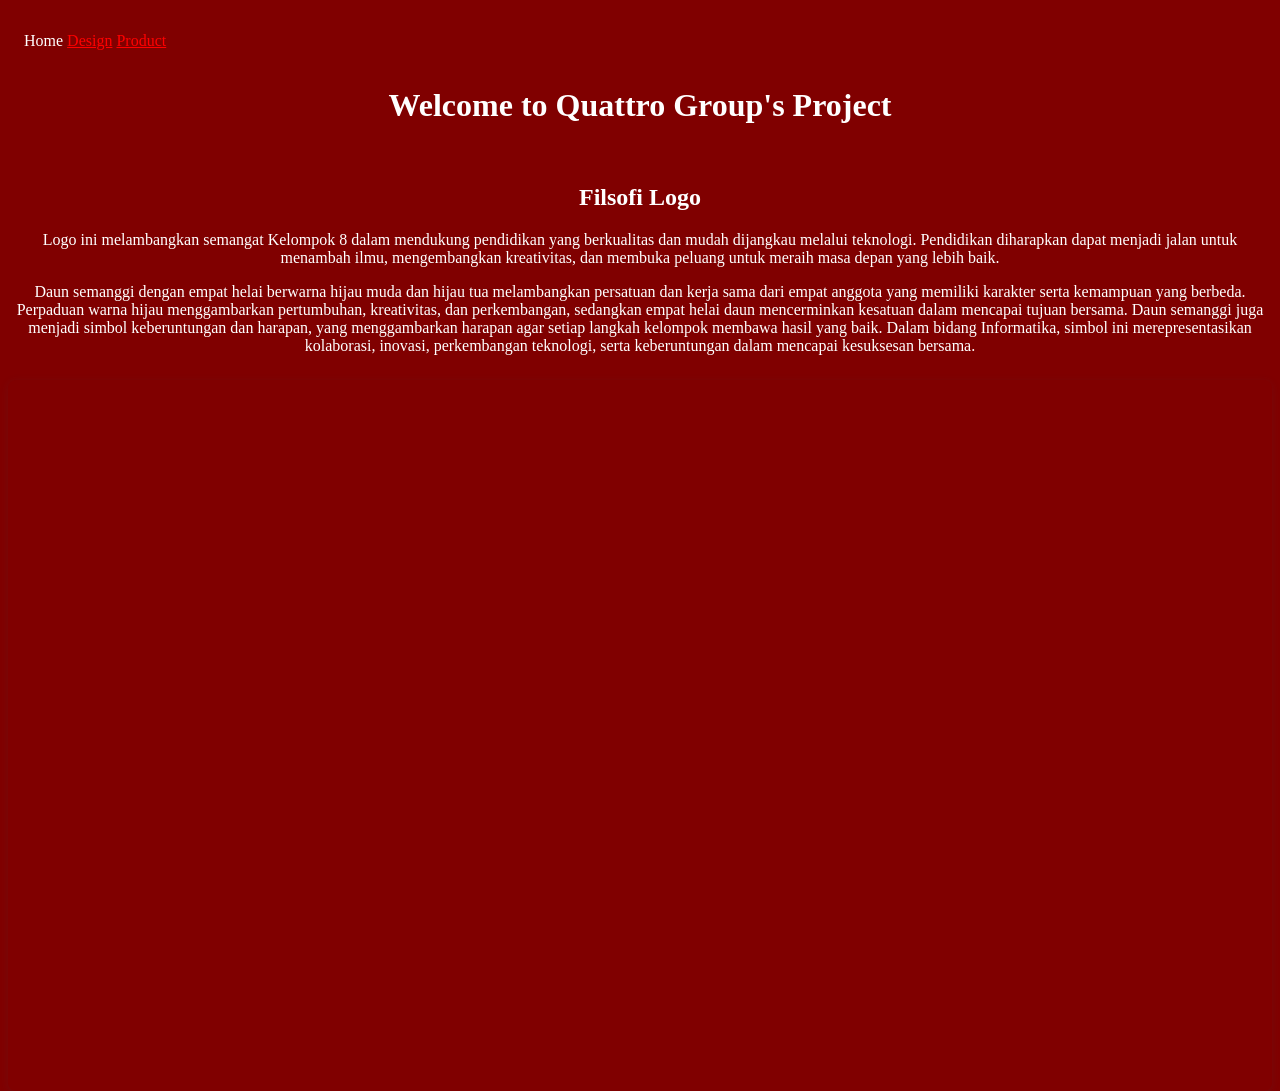
==== index.html @ 6768bee8 "index.html" ====
<!DOCTYPE html>
<html lang="en">

<head>
  <meta charset="UTF-8">
  <link rel="stylesheet" href="style.css">
  <meta name="viewport" content="width=device-width,
initial-scale=1.0">
  <title>Quattro</title>
</head>

<body>
  <header>
    <ul>
      <li>Home</li>
      <li><a href="design.html">Design</a></li>
      <li><a href="product.html">Product</a></li>
    </ul>
  </header>
  <div class="content">
    <h1>
      Welcome to Quattro Group's Project
    </h1>
    <img src="quattro.jpeg" alt="" width="300vw">
    <h2>Filsofi Logo</h2>
    <p>Logo ini melambangkan semangat Kelompok 8 dalam mendukung pendidikan yang berkualitas dan mudah dijangkau melalui
      teknologi. Pendidikan diharapkan dapat menjadi jalan untuk menambah ilmu, mengembangkan kreativitas, dan membuka
      peluang untuk meraih masa depan yang lebih baik.</p>
    <p>Daun semanggi dengan empat helai berwarna hijau
      muda dan hijau tua melambangkan persatuan dan
      kerja sama dari empat anggota yang memiliki
      karakter serta kemampuan yang berbeda.


      Perpaduan warna hijau menggambarkan
      pertumbuhan, kreativitas, dan perkembangan,
      sedangkan empat helai daun mencerminkan
      kesatuan dalam mencapai tujuan bersama.


      Daun semanggi juga menjadi simbol keberuntungan
      dan harapan, yang menggambarkan harapan agar
      setiap langkah kelompok membawa hasil yang
      baik. Dalam bidang Informatika, simbol ini
      merepresentasikan kolaborasi, inovasi,
      perkembangan teknologi, serta keberuntungan
      dalam mencapai kesuksesan bersama.</p>
  </div>

  <div style="position: relative; width: 100%; height: 0; padding-top: 56.2500%;
 padding-bottom: 0; box-shadow: 0 2px 8px 0 rgba(63,69,81,0.16); margin-top: 1.6em; margin-bottom: 0.9em; overflow: hidden;
 border-radius: 8px; will-change: transform;">
    <iframe loading="lazy"
      style="position: absolute; width: 100%; height: 100%; top: 0; left: 0; border: none; padding: 0;margin: 0;"
      src="https://www.canva.com/design/DAHXHiQUqAY/wrP-ZB67yoxqQMD6XIxXsA/view?embed" allowfullscreen="allowfullscreen"
      allow="fullscreen">
    </iframe>
  </div>
  <!-- <a href="https:&#x2F;&#x2F;www.canva.com&#x2F;design&#x2F;DAHXH75qTm4&#x2F;Edc4-gJRf9kRTqm32RtlWA&#x2F;view?utm_content=DAHXH75qTm4&amp;utm_campaign=designshare&amp;utm_medium=embeds&amp;utm_source=link" -->
  <!-- target="_blank" rel="noopener">Kelompok 8 X-H</a> by Hayfakf -->
  <script src="./script.js"></script>
</body>

</html>
---- style.css ----
html {
  height: 100%;
}

* {
  color: white;
}

header {
  ul {
    list-style-type: none;
    padding: 16px;
  }
  
  li {
    display: inline;
    padding-left: 4px solid gray;
    padding-right: 4px solid gray;
  }
}

body {
  background-color:maroon;
}

h1 {
  text-align: center;
  font-weight: bold;
}

p {
  text-align:center;
  size: 20px;
}

.content {
  text-align: center;
}

a {
  color: red;
}
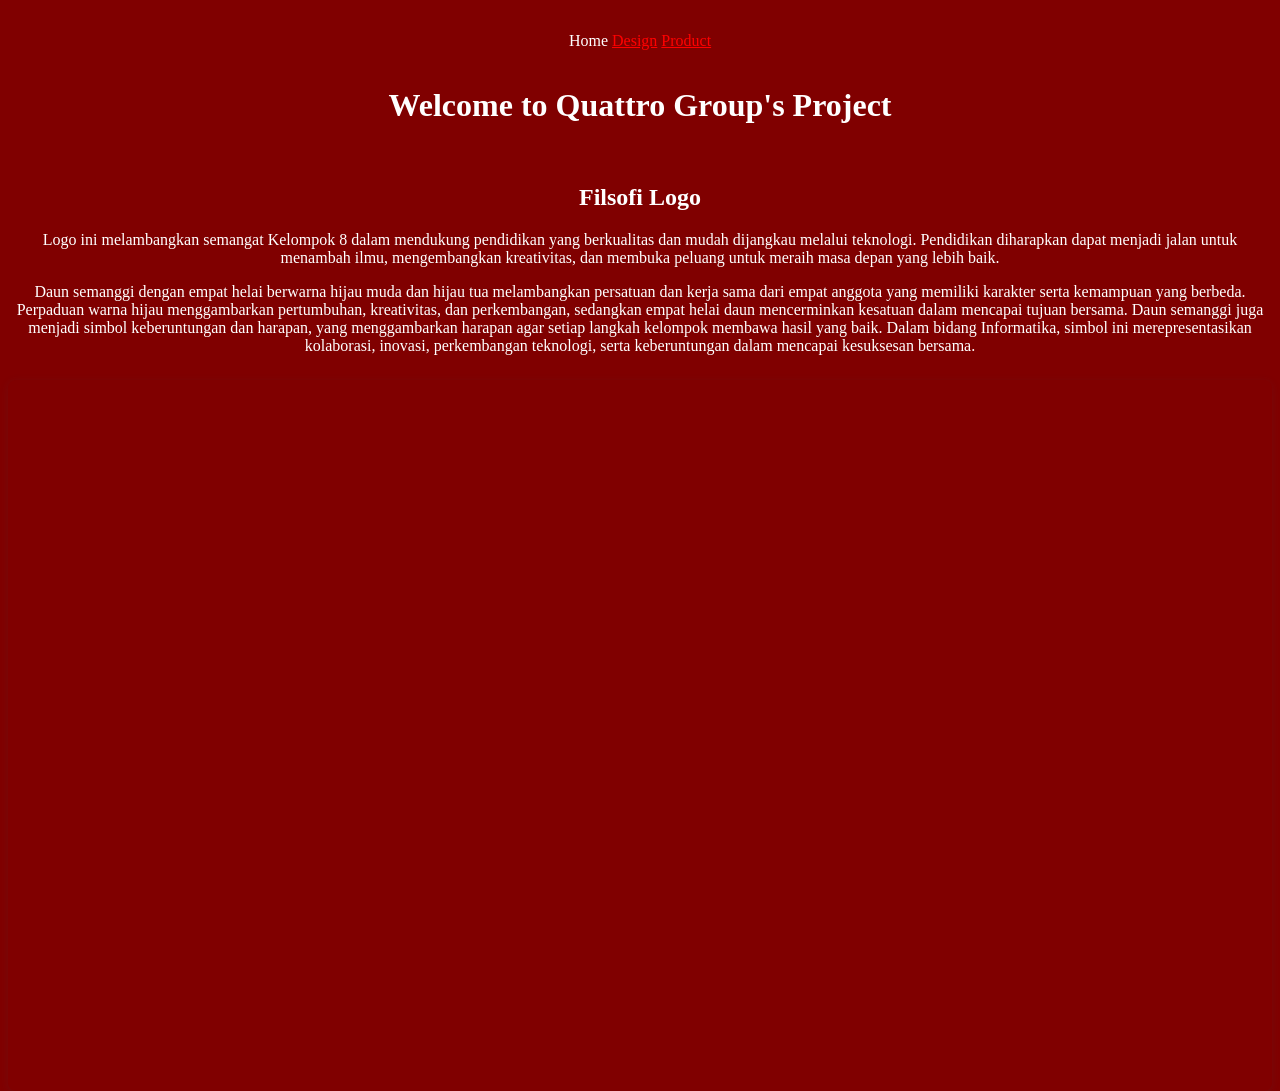
==== commit 0229a62a: "index.html" ====
--- a/index.html
+++ b/index.html
@@ -11,11 +11,13 @@
 
 <body>
   <header>
+    <nav>
     <ul>
       <li>Home</li>
       <li><a href="design.html">Design</a></li>
       <li><a href="product.html">Product</a></li>
     </ul>
+    </nav>
   </header>
   <div class="content">
     <h1>
--- a/style.css
+++ b/style.css
@@ -10,12 +10,14 @@
   ul {
     list-style-type: none;
     padding: 16px;
+    text-align: center;
   }
   
   li {
     display: inline;
     padding-left: 4px solid gray;
     padding-right: 4px solid gray;
+    text-align: center;
   }
 }
 
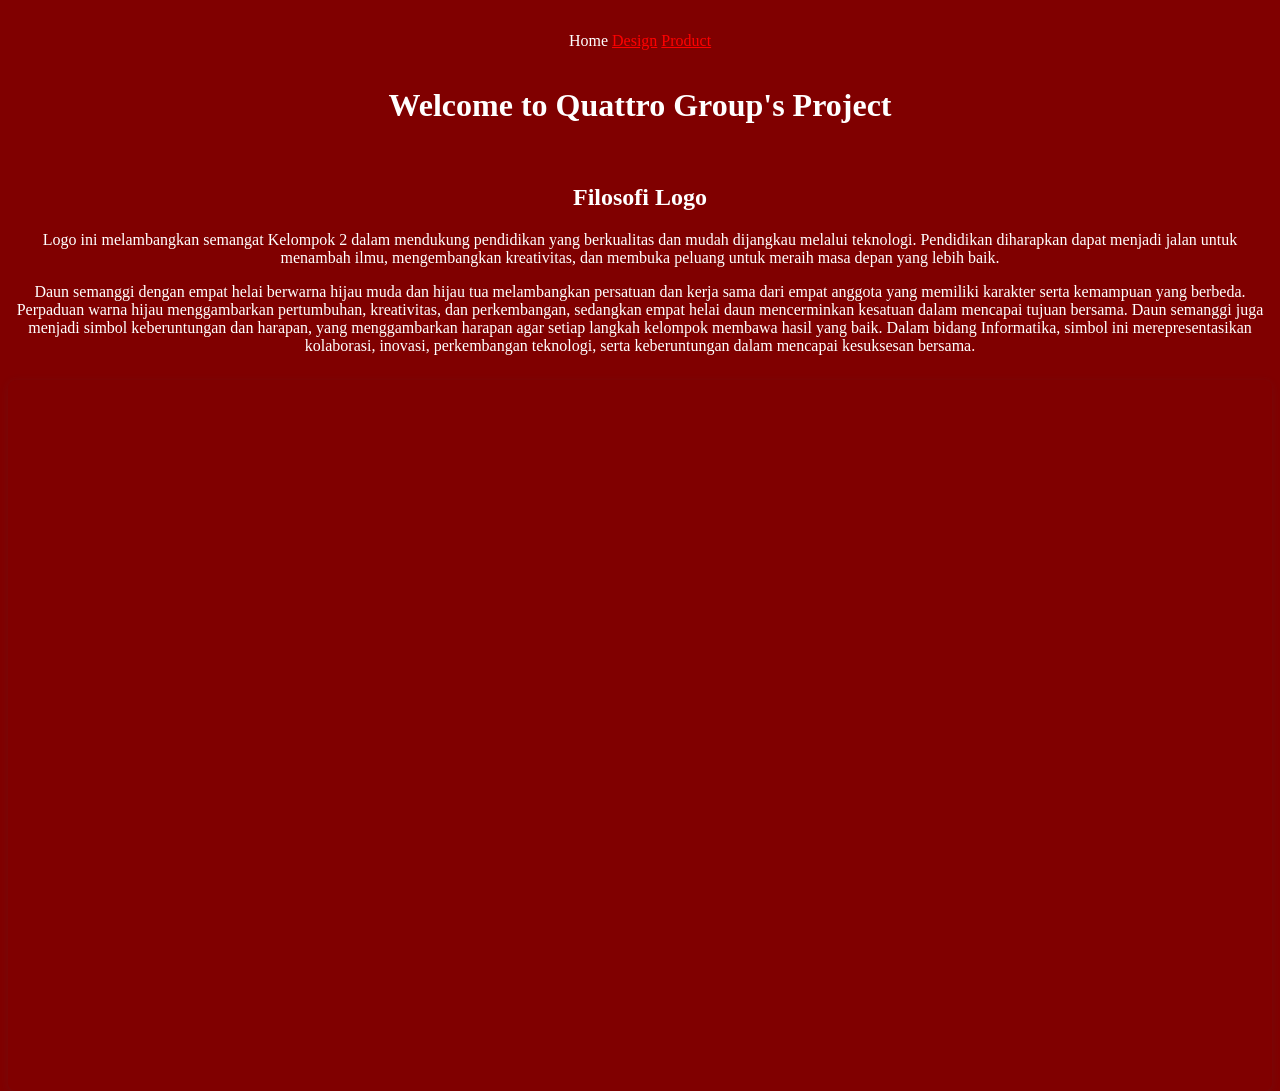
==== commit e94447cf: "index.html" ====
--- a/index.html
+++ b/index.html
@@ -24,8 +24,8 @@
       Welcome to Quattro Group's Project
     </h1>
     <img src="quattro.jpeg" alt="" width="300vw">
-    <h2>Filsofi Logo</h2>
-    <p>Logo ini melambangkan semangat Kelompok 8 dalam mendukung pendidikan yang berkualitas dan mudah dijangkau melalui
+    <h2>Filosofi Logo</h2>
+    <p>Logo ini melambangkan semangat Kelompok 2 dalam mendukung pendidikan yang berkualitas dan mudah dijangkau melalui
       teknologi. Pendidikan diharapkan dapat menjadi jalan untuk menambah ilmu, mengembangkan kreativitas, dan membuka
       peluang untuk meraih masa depan yang lebih baik.</p>
     <p>Daun semanggi dengan empat helai berwarna hijau
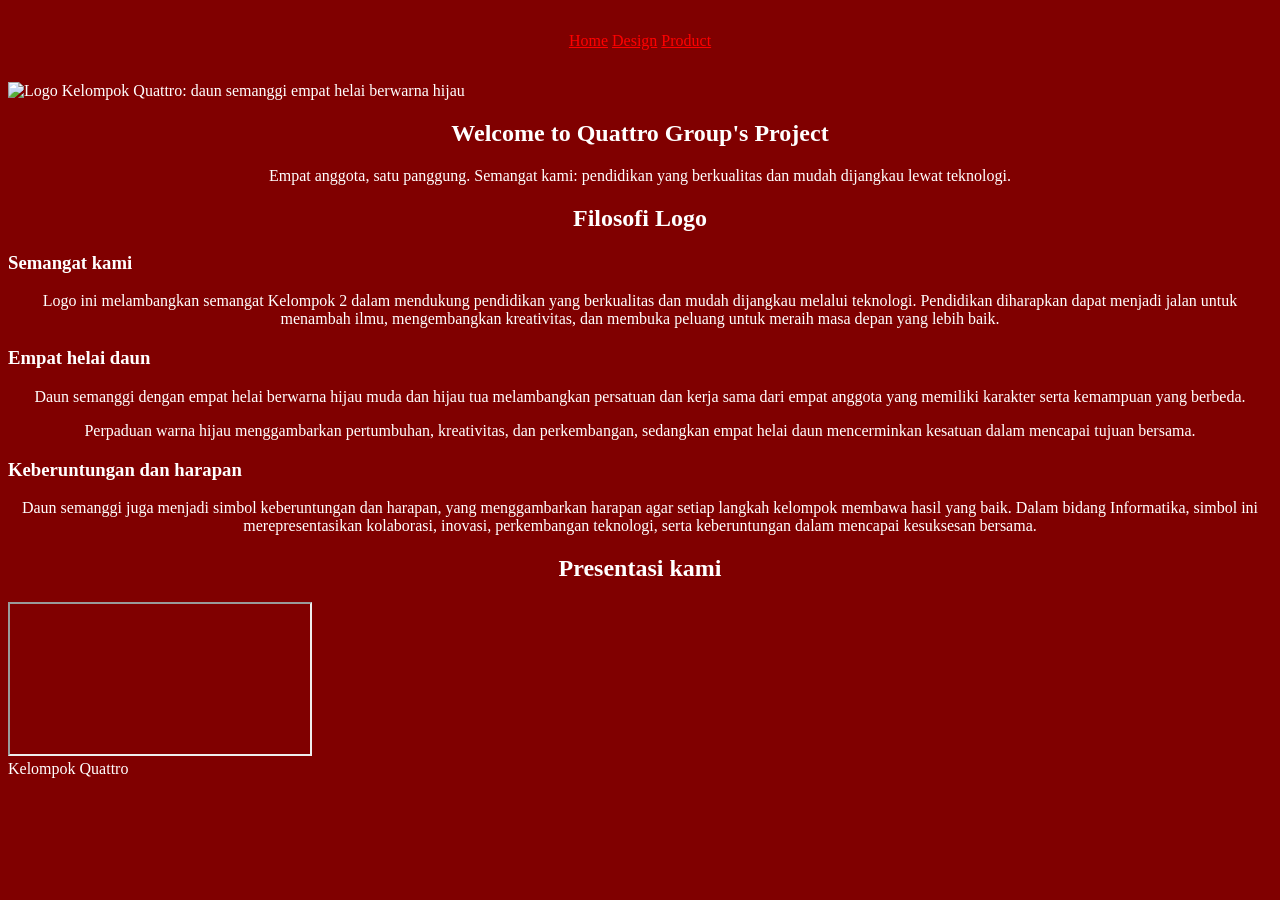
==== commit a8eb5cfd: "index.html" ====
--- a/index.html
+++ b/index.html
@@ -1,66 +1,80 @@
 <!DOCTYPE html>
-<html lang="en">
+<html lang="id">
 
 <head>
   <meta charset="UTF-8">
+  <meta name="viewport" content="width=device-width, initial-scale=1.0">
+  <title>Kelompok Quattro</title>
+  <link rel="icon" href="quattro.jpeg" type="image/jpeg">
+  <link rel="preconnect" href="https://fonts.googleapis.com">
+  <link rel="preconnect" href="https://fonts.gstatic.com" crossorigin>
   <link rel="stylesheet" href="style.css">
-  <meta name="viewport" content="width=device-width,
-initial-scale=1.0">
-  <title>Quattro</title>
 </head>
 
 <body>
-  <header>
-    <nav>
-    <ul>
-      <li>Home</li>
-      <li><a href="design.html">Design</a></li>
-      <li><a href="product.html">Product</a></li>
-    </ul>
+  <div class="curtains" aria-hidden="true">
+    <div class="curtain curtain-left"></div>
+    <div class="curtain curtain-right"></div>
+  </div>
+
+  <header class="site-header">
+    <nav class="glass-nav" aria-label="Navigasi utama">
+      <ul>
+        <li><a href="index.html" aria-current="page">Home</a></li>
+        <li><a href="design.html">Design</a></li>
+        <li><a href="product.html">Product</a></li>
+      </ul>
     </nav>
   </header>
-  <div class="content">
-    <h1>
-      Welcome to Quattro Group's Project
-    </h1>
-    <img src="quattro.jpeg" alt="" width="300vw">
-    <h2>Filosofi Logo</h2>
-    <p>Logo ini melambangkan semangat Kelompok 2 dalam mendukung pendidikan yang berkualitas dan mudah dijangkau melalui
-      teknologi. Pendidikan diharapkan dapat menjadi jalan untuk menambah ilmu, mengembangkan kreativitas, dan membuka
-      peluang untuk meraih masa depan yang lebih baik.</p>
-    <p>Daun semanggi dengan empat helai berwarna hijau
-      muda dan hijau tua melambangkan persatuan dan
-      kerja sama dari empat anggota yang memiliki
-      karakter serta kemampuan yang berbeda.
 
+  <main>
+    <section class="stage">
+      <div class="stage-inner">
+        <div class="logo-frame">
+          <img src="quattro.jpeg" alt="Logo Kelompok Quattro: daun semanggi empat helai berwarna hijau">
+        </div>
+        <h1>Welcome to Quattro Group's Project</h1>
+        <p class="lead">Empat anggota, satu panggung. Semangat kami: pendidikan yang berkualitas dan mudah dijangkau lewat teknologi.</p>
+      </div>
+    </section>
 
-      Perpaduan warna hijau menggambarkan
-      pertumbuhan, kreativitas, dan perkembangan,
-      sedangkan empat helai daun mencerminkan
-      kesatuan dalam mencapai tujuan bersama.
+    <section class="section">
+      <div class="section-head">
+        <h2>Filosofi Logo</h2>
+      </div>
+      <div class="grid">
+        <article class="glass-card">
+          <h3>Semangat kami</h3>
+          <p>Logo ini melambangkan semangat Kelompok 2 dalam mendukung pendidikan yang berkualitas dan mudah dijangkau melalui teknologi. Pendidikan diharapkan dapat menjadi jalan untuk menambah ilmu, mengembangkan kreativitas, dan membuka peluang untuk meraih masa depan yang lebih baik.</p>
+        </article>
+        <article class="glass-card">
+          <h3>Empat helai daun</h3>
+          <p>Daun semanggi dengan empat helai berwarna hijau muda dan hijau tua melambangkan persatuan dan kerja sama dari empat anggota yang memiliki karakter serta kemampuan yang berbeda.</p>
+          <p>Perpaduan warna hijau menggambarkan pertumbuhan, kreativitas, dan perkembangan, sedangkan empat helai daun mencerminkan kesatuan dalam mencapai tujuan bersama.</p>
+        </article>
+        <article class="glass-card">
+          <h3>Keberuntungan dan harapan</h3>
+          <p>Daun semanggi juga menjadi simbol keberuntungan dan harapan, yang menggambarkan harapan agar setiap langkah kelompok membawa hasil yang baik. Dalam bidang Informatika, simbol ini merepresentasikan kolaborasi, inovasi, perkembangan teknologi, serta keberuntungan dalam mencapai kesuksesan bersama.</p>
+        </article>
+      </div>
+    </section>
 
+    <section class="section">
+      <div class="section-head">
+        <h2>Presentasi kami</h2>
+      </div>
+      <div class="embed">
+        <iframe loading="lazy" title="Presentasi Kelompok Quattro di Canva"
+          src="https://www.canva.com/design/DAHXHiQUqAY/wrP-ZB67yoxqQMD6XIxXsA/view?embed"
+          allowfullscreen="allowfullscreen" allow="fullscreen">
+        </iframe>
+      </div>
+    </section>
+  </main>
 
-      Daun semanggi juga menjadi simbol keberuntungan
-      dan harapan, yang menggambarkan harapan agar
-      setiap langkah kelompok membawa hasil yang
-      baik. Dalam bidang Informatika, simbol ini
-      merepresentasikan kolaborasi, inovasi,
-      perkembangan teknologi, serta keberuntungan
-      dalam mencapai kesuksesan bersama.</p>
-  </div>
+  <footer class="site-footer">Kelompok Quattro</footer>
 
-  <div style="position: relative; width: 100%; height: 0; padding-top: 56.2500%;
- padding-bottom: 0; box-shadow: 0 2px 8px 0 rgba(63,69,81,0.16); margin-top: 1.6em; margin-bottom: 0.9em; overflow: hidden;
- border-radius: 8px; will-change: transform;">
-    <iframe loading="lazy"
-      style="position: absolute; width: 100%; height: 100%; top: 0; left: 0; border: none; padding: 0;margin: 0;"
-      src="https://www.canva.com/design/DAHXHiQUqAY/wrP-ZB67yoxqQMD6XIxXsA/view?embed" allowfullscreen="allowfullscreen"
-      allow="fullscreen">
-    </iframe>
-  </div>
-  <!-- <a href="https:&#x2F;&#x2F;www.canva.com&#x2F;design&#x2F;DAHXH75qTm4&#x2F;Edc4-gJRf9kRTqm32RtlWA&#x2F;view?utm_content=DAHXH75qTm4&amp;utm_campaign=designshare&amp;utm_medium=embeds&amp;utm_source=link" -->
-  <!-- target="_blank" rel="noopener">Kelompok 8 X-H</a> by Hayfakf -->
-  <script src="./script.js"></script>
+  <script src="script.js"></script>
 </body>
 
 </html>
--- a/style.css
+++ b/style.css
@@ -30,6 +30,11 @@
   font-weight: bold;
 }
 
+h2 {
+  text-align: center;
+  font-weight: bold;
+}
+
 p {
   text-align:center;
   size: 20px;
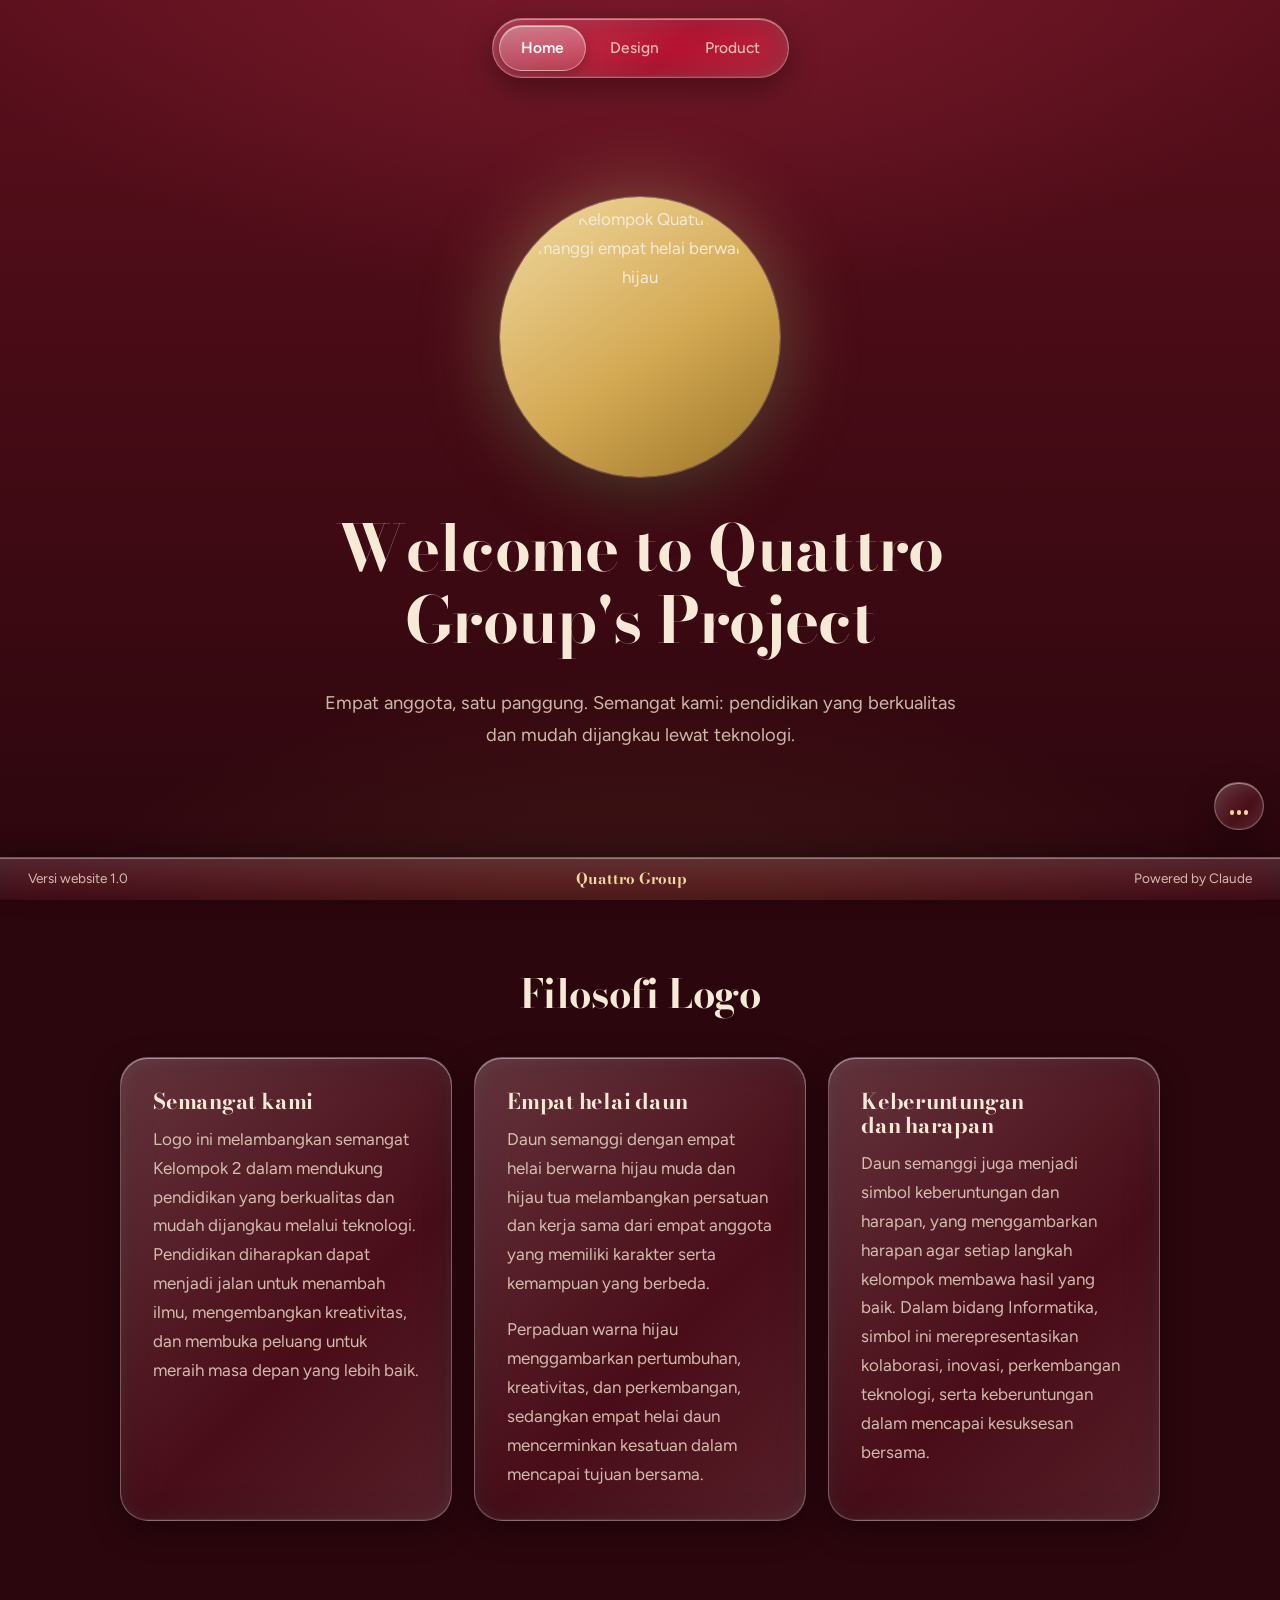
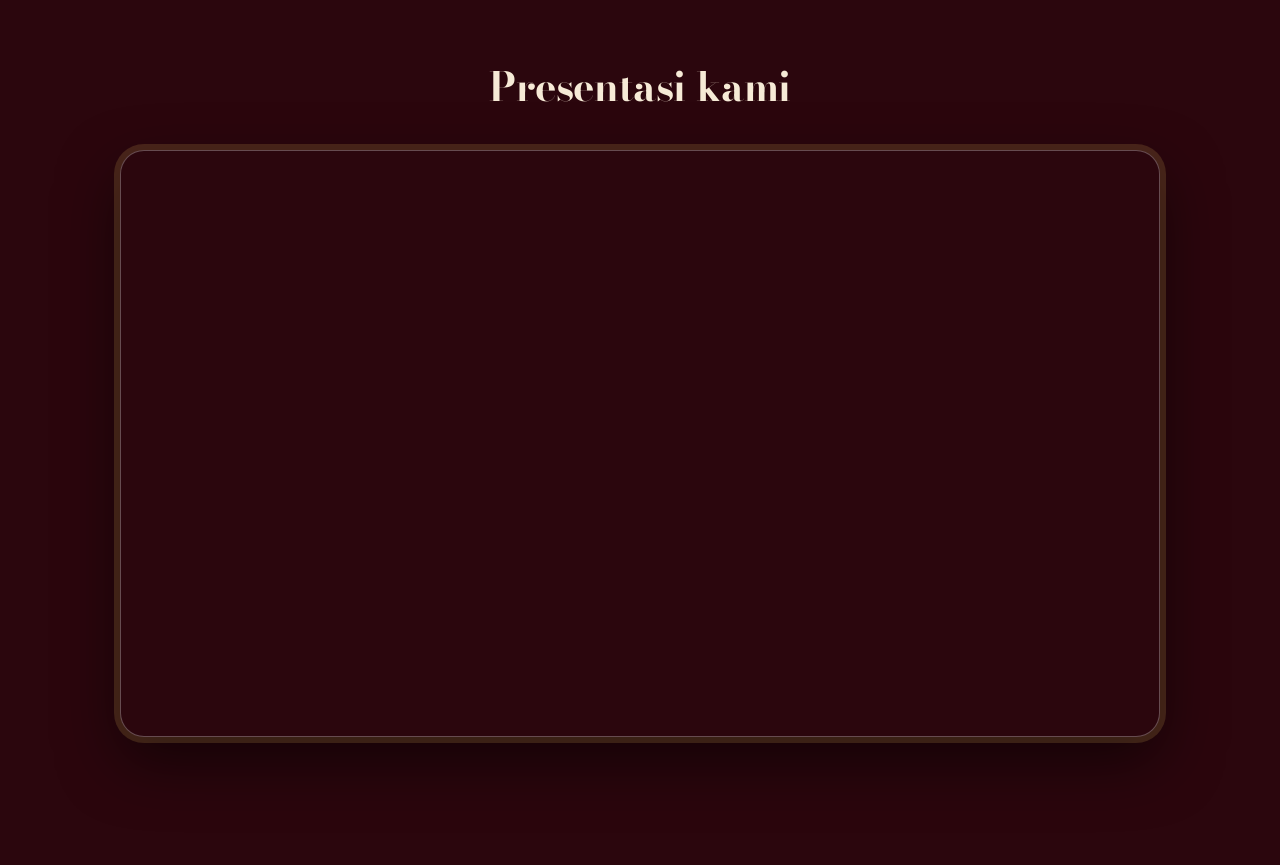
==== commit 06233d0c: "Replace footer with development bar information" ====
--- a/index.html
+++ b/index.html
@@ -72,9 +72,13 @@
     </section>
   </main>
 
-  <footer class="site-footer">Kelompok Quattro</footer>
+  <footer class="dev-bar">
+    <span>Versi website 1.0</span>
+    <span class="dev-bar-name">Quattro Group</span>
+    <span>Powered by Claude</span>
+  </footer>
 
   <script src="script.js"></script>
 </body>
 
-</html>
+  </html>
--- a/style.css
+++ b/style.css
@@ -1,49 +1,641 @@
+@import url("https://fonts.googleapis.com/css2?family=Bodoni+Moda:ital,opsz,wght@0,6..96,500;0,6..96,700;1,6..96,500&family=Figtree:wght@400;500;600&display=swap");
+
+/* ---------- Tokens ---------- */
+:root {
+  --velvet: #5a0f1c;
+  --velvet-deep: #2b060d;
+  --velvet-light: #7a1a2b;
+  --brass: #d4a954;
+  --brass-soft: #f0d9a0;
+  --ivory: #f6ead6;
+  --ivory-dim: rgba(246, 234, 214, 0.78);
+
+  --font-display: "Bodoni Moda", "Didot", Georgia, serif;
+  --font-body: "Figtree", system-ui, -apple-system, "Segoe UI", sans-serif;
+
+  --glass-fill: linear-gradient(
+    135deg,
+    rgba(255, 255, 255, 0.2),
+    rgba(255, 255, 255, 0.05) 60%,
+    rgba(255, 255, 255, 0.12)
+  );
+  --glass-border: rgba(255, 255, 255, 0.28);
+  --glass-shadow: 0 10px 30px rgba(0, 0, 0, 0.35),
+    inset 0 1px 0 rgba(255, 255, 255, 0.45),
+    inset 0 -1px 0 rgba(255, 255, 255, 0.08),
+    inset 0 0 18px rgba(255, 255, 255, 0.05);
+}
+
+/* ---------- Base ---------- */
+*,
+*::before,
+*::after {
+  box-sizing: border-box;
+}
+
 html {
+  min-height: 100%;
+  scroll-behavior: smooth;
+}
+
+body {
+  margin: 0;
+  min-height: 100vh;
+  font-family: var(--font-body);
+  font-size: 1.0625rem;
+  line-height: 1.7;
+  color: var(--ivory);
+  background-color: var(--velvet-deep);
+  background-image:
+    radial-gradient(ellipse 80% 55% at 50% -5%, var(--velvet-light), transparent 70%),
+    radial-gradient(ellipse 70% 50% at 50% 110%, rgba(212, 169, 84, 0.12), transparent 70%),
+    linear-gradient(180deg, var(--velvet), var(--velvet-deep));
+  background-attachment: fixed;
+  overflow-x: hidden;
+}
+
+img {
+  max-width: 100%;
+  display: block;
+}
+
+a {
+  color: var(--brass-soft);
+}
+
+:focus-visible {
+  outline: 2px solid var(--brass);
+  outline-offset: 3px;
+  border-radius: 10px;
+}
+
+/* ---------- Liquid glass navigation ---------- */
+.site-header {
+  position: fixed;
+  top: 18px;
+  left: 0;
+  right: 0;
+  z-index: 50;
+  display: flex;
+  justify-content: center;
+  padding: 0 16px;
+  pointer-events: none;
+}
+
+.glass-nav {
+  --mx: 50%;
+  --my: 0%;
+  position: relative;
+  pointer-events: auto;
+  border-radius: 999px;
+  padding: 6px;
+  background: var(--glass-fill);
+  border: 1px solid var(--glass-border);
+  box-shadow: var(--glass-shadow);
+  -webkit-backdrop-filter: blur(22px) saturate(190%) brightness(1.08);
+  backdrop-filter: blur(22px) saturate(190%) brightness(1.08);
+  overflow: hidden;
+}
+
+/* specular highlight that follows the cursor */
+.glass-nav::before {
+  content: "";
+  position: absolute;
+  inset: 0;
+  border-radius: inherit;
+  background: radial-gradient(
+    120px 60px at var(--mx) var(--my),
+    rgba(255, 255, 255, 0.35),
+    transparent 70%
+  );
+  opacity: 0;
+  transition: opacity 0.3s ease;
+  pointer-events: none;
+}
+
+.glass-nav:hover::before {
+  opacity: 1;
+}
+
+.glass-nav ul {
+  position: relative;
+  display: flex;
+  gap: 2px;
+  margin: 0;
+  padding: 0;
+  list-style: none;
+}
+
+.glass-nav li {
+  position: relative;
+  z-index: 1;
+}
+
+.glass-nav a {
+  display: block;
+  padding: 10px 22px;
+  border-radius: 999px;
+  color: var(--ivory-dim);
+  font-weight: 500;
+  font-size: 0.97rem;
+  text-decoration: none;
+  transition: color 0.25s ease;
+}
+
+.glass-nav a:hover,
+.glass-nav a:focus-visible {
+  color: #fff;
+}
+
+.glass-nav a[aria-current="page"] {
+  color: #fff;
+  font-weight: 600;
+}
+
+/* sliding glass pill (position set by script.js) */
+.nav-indicator {
+  position: absolute;
+  top: 0;
+  left: 0;
   height: 100%;
-}
-
-* {
-  color: white;
-}
-
-header {
-  ul {
-    list-style-type: none;
-    padding: 16px;
-    text-align: center;
-  }
-  
-  li {
-    display: inline;
-    padding-left: 4px solid gray;
-    padding-right: 4px solid gray;
-    text-align: center;
-  }
-}
-
+  width: 0;
+  border-radius: 999px;
+  background: linear-gradient(
+    180deg,
+    rgba(255, 255, 255, 0.34),
+    rgba(255, 255, 255, 0.12)
+  );
+  border: 1px solid rgba(255, 255, 255, 0.35);
+  box-shadow: inset 0 1px 0 rgba(255, 255, 255, 0.55),
+    0 4px 14px rgba(0, 0, 0, 0.25);
+  transition: transform 0.45s cubic-bezier(0.34, 1.4, 0.5, 1),
+    width 0.45s cubic-bezier(0.34, 1.4, 0.5, 1), opacity 0.2s ease;
+  pointer-events: none;
+  opacity: 0;
+}
+
+.nav-indicator.is-ready {
+  opacity: 1;
+}
+
+/* ---------- Stage (hero) ---------- */
+.stage {
+  position: relative;
+  min-height: 100vh;
+  display: grid;
+  place-items: center;
+  padding: 120px 24px 72px;
+  text-align: center;
+  isolation: isolate;
+  overflow: hidden;
+}
+
+/* spotlight cone from above */
+.stage::before {
+  content: "";
+  position: absolute;
+  top: 0;
+  left: 50%;
+  width: min(900px, 120vw);
+  height: 100%;
+  transform: translateX(-50%);
+  background: conic-gradient(
+    from 180deg at 50% -6%,
+    transparent 160deg,
+    rgba(255, 233, 180, 0.2) 172deg,
+    rgba(255, 233, 180, 0.34) 180deg,
+    rgba(255, 233, 180, 0.2) 188deg,
+    transparent 200deg
+  );
+  filter: blur(14px);
+  z-index: -1;
+  pointer-events: none;
+}
+
+.stage-inner {
+  max-width: 760px;
+}
+
+.logo-frame {
+  width: min(280px, 62vw);
+  aspect-ratio: 1;
+  margin: 0 auto 36px;
+  border-radius: 50%;
+  padding: 8px;
+  background: linear-gradient(145deg, var(--brass-soft), var(--brass) 55%, #9a7425);
+  box-shadow: 0 0 0 1px rgba(255, 255, 255, 0.25),
+    0 0 80px rgba(255, 223, 150, 0.35),
+    0 24px 50px rgba(0, 0, 0, 0.5);
+}
+
+.logo-frame img {
+  width: 100%;
+  height: 100%;
+  border-radius: 50%;
+  object-fit: cover;
+}
+
+h1,
+h2,
+h3 {
+  font-family: var(--font-display);
+  font-weight: 700;
+  line-height: 1.12;
+  letter-spacing: -0.01em;
+  margin: 0 0 0.5em;
+  color: var(--ivory);
+  text-wrap: balance;
+}
+
+h1 {
+  font-size: clamp(2.3rem, 6vw, 4rem);
+}
+
+h2 {
+  font-size: clamp(1.7rem, 3.6vw, 2.5rem);
+}
+
+h3 {
+  font-size: 1.35rem;
+}
+
+.lead {
+  max-width: 54ch;
+  margin: 0 auto;
+  font-size: 1.15rem;
+  color: var(--ivory-dim);
+}
+
+/* ---------- Curtains (open once on load) ---------- */
+.curtains {
+  position: fixed;
+  inset: 0;
+  z-index: 40;
+  overflow: hidden;
+  pointer-events: none;
+}
+
+.curtain {
+  position: absolute;
+  top: 0;
+  bottom: 0;
+  width: 52vw;
+  pointer-events: none;
+  background:
+    repeating-linear-gradient(
+      90deg,
+      rgba(0, 0, 0, 0.35) 0,
+      rgba(0, 0, 0, 0.05) 3.5vw,
+      rgba(255, 255, 255, 0.07) 6vw,
+      rgba(0, 0, 0, 0.3) 9vw
+    ),
+    linear-gradient(180deg, #7d1526, #430912);
+  box-shadow: 0 0 60px rgba(0, 0, 0, 0.7);
+  animation-duration: 1.9s;
+  animation-delay: 0.25s;
+  animation-fill-mode: forwards;
+  animation-timing-function: cubic-bezier(0.7, 0, 0.2, 1);
+}
+
+.curtain-left {
+  left: 0;
+  transform-origin: left;
+  animation-name: open-left;
+}
+
+.curtain-right {
+  right: 0;
+  transform-origin: right;
+  animation-name: open-right;
+}
+
+@keyframes open-left {
+  to {
+    transform: translateX(-100%) scaleX(0.6);
+  }
+}
+
+@keyframes open-right {
+  to {
+    transform: translateX(100%) scaleX(0.6);
+  }
+}
+
+/* ---------- Sections ---------- */
+.section {
+  width: min(1040px, 100% - 40px);
+  margin: 0 auto;
+  padding: 72px 0;
+}
+
+.section-head {
+  text-align: center;
+  margin-bottom: 40px;
+}
+
+.page-top {
+  padding-top: 150px;
+}
+
+/* ---------- Glass cards ---------- */
+.glass-card {
+  position: relative;
+  border-radius: 28px;
+  padding: 32px;
+  background: var(--glass-fill);
+  border: 1px solid var(--glass-border);
+  box-shadow: var(--glass-shadow);
+  -webkit-backdrop-filter: blur(18px) saturate(170%);
+  backdrop-filter: blur(18px) saturate(170%);
+}
+
+.glass-card p {
+  margin: 0;
+  color: var(--ivory-dim);
+}
+
+.glass-card p + p {
+  margin-top: 1em;
+}
+
+.prose {
+  max-width: 68ch;
+  margin: 0 auto;
+}
+
+.grid {
+  display: grid;
+  gap: 22px;
+  grid-template-columns: repeat(auto-fit, minmax(240px, 1fr));
+}
+
+/* ---------- Video / embed ---------- */
+.embed {
+  position: relative;
+  width: 100%;
+  padding-top: 56.25%;
+  border-radius: 24px;
+  overflow: hidden;
+  border: 1px solid var(--glass-border);
+  box-shadow: 0 0 0 6px rgba(212, 169, 84, 0.18), 0 24px 60px rgba(0, 0, 0, 0.55);
+  background: var(--velvet-deep);
+}
+
+.embed iframe {
+  position: absolute;
+  inset: 0;
+  width: 100%;
+  height: 100%;
+  border: 0;
+}
+
+/* ---------- Design page: swatches ---------- */
+.swatch {
+  padding: 0;
+  overflow: hidden;
+}
+
+.swatch-color {
+  height: 110px;
+  border-bottom: 1px solid var(--glass-border);
+}
+
+.swatch-info {
+  padding: 18px 22px 22px;
+}
+
+.swatch-info h3 {
+  margin-bottom: 0.15em;
+  font-size: 1.15rem;
+}
+
+.swatch-info p {
+  font-size: 0.95rem;
+}
+
+.type-sample {
+  font-family: var(--font-display);
+  font-size: 3rem;
+  line-height: 1;
+  margin-bottom: 14px;
+  color: var(--brass-soft);
+}
+
+.type-sample.body-face {
+  font-family: var(--font-body);
+  font-weight: 600;
+}
+
+/* ---------- Product page: ticket cards ---------- */
+.ticket {
+  display: flex;
+  flex-direction: column;
+  min-height: 260px;
+  padding: 0;
+  overflow: hidden;
+  transition: transform 0.35s cubic-bezier(0.34, 1.4, 0.5, 1),
+    box-shadow 0.35s ease;
+}
+
+.ticket:hover {
+  transform: translateY(-6px) rotate(-0.6deg);
+  box-shadow: 0 22px 44px rgba(0, 0, 0, 0.5),
+    inset 0 1px 0 rgba(255, 255, 255, 0.5),
+    0 0 0 1px rgba(212, 169, 84, 0.5);
+}
+
+.ticket-art {
+  flex: 1;
+  display: grid;
+  place-items: center;
+  min-height: 140px;
+  background:
+    radial-gradient(circle at 50% 40%, rgba(255, 223, 150, 0.28), transparent 65%),
+    linear-gradient(160deg, rgba(255, 255, 255, 0.08), rgba(0, 0, 0, 0.2));
+  font-family: var(--font-display);
+  font-size: 3.4rem;
+  color: var(--brass-soft);
+}
+
+/* perforated tear line */
+.ticket-body {
+  position: relative;
+  padding: 20px 24px 24px;
+  border-top: 2px dashed rgba(246, 234, 214, 0.35);
+}
+
+.ticket-body::before,
+.ticket-body::after {
+  content: "";
+  position: absolute;
+  top: -11px;
+  width: 20px;
+  height: 20px;
+  border-radius: 50%;
+  background: var(--velvet);
+}
+
+.ticket-body::before {
+  left: -10px;
+}
+
+.ticket-body::after {
+  right: -10px;
+}
+
+.ticket-body h3 {
+  margin-bottom: 0.2em;
+}
+
+.ticket-body p {
+  font-size: 0.95rem;
+  color: var(--ivory-dim);
+}
+
+/* ---------- Dev bar ---------- */
 body {
-  background-color:maroon;
-}
-
-h1 {
-  text-align: center;
-  font-weight: bold;
-}
-
-h2 {
-  text-align: center;
-  font-weight: bold;
-}
-
-p {
-  text-align:center;
-  size: 20px;
-}
-
-.content {
-  text-align: center;
-}
-
-a {
-  color: red;
-}
+  padding-bottom: 56px;
+}
+
+.dev-bar {
+  position: fixed;
+  left: 0;
+  right: 0;
+  bottom: 0;
+  z-index: 45;
+  display: flex;
+  align-items: center;
+  justify-content: space-between;
+  gap: 12px;
+  padding: 11px clamp(14px, 4vw, 28px);
+  font-size: 0.85rem;
+  line-height: 1.3;
+  color: var(--ivory-dim);
+  background: linear-gradient(180deg, rgba(255, 255, 255, 0.14), rgba(255, 255, 255, 0.04));
+  border-top: 1px solid var(--glass-border);
+  box-shadow: inset 0 1px 0 rgba(255, 255, 255, 0.35), 0 -8px 24px rgba(0, 0, 0, 0.3);
+  -webkit-backdrop-filter: blur(20px) saturate(180%);
+  backdrop-filter: blur(20px) saturate(180%);
+}
+
+.dev-bar-name {
+  font-family: var(--font-display);
+  font-weight: 700;
+  font-size: 0.95rem;
+  color: var(--brass-soft);
+}
+
+/* ---------- Music toggle ---------- */
+.bgm-toggle {
+  position: fixed;
+  right: 16px;
+  bottom: 70px;
+  z-index: 46;
+  display: flex;
+  align-items: center;
+  gap: 0;
+  height: 48px;
+  padding: 0 15px;
+  border-radius: 999px;
+  color: #fff;
+  font: inherit;
+  font-size: 0.88rem;
+  cursor: pointer;
+  background: var(--glass-fill);
+  border: 1px solid var(--glass-border);
+  box-shadow: var(--glass-shadow);
+  -webkit-backdrop-filter: blur(20px) saturate(190%);
+  backdrop-filter: blur(20px) saturate(190%);
+  transition: gap 0.35s ease, padding 0.35s ease;
+}
+
+.bgm-label {
+  max-width: 0;
+  overflow: hidden;
+  white-space: nowrap;
+  transition: max-width 0.45s ease;
+}
+
+.bgm-toggle:hover,
+.bgm-toggle:focus-visible {
+  gap: 10px;
+  padding: 0 18px 0 15px;
+}
+
+.bgm-toggle:hover .bgm-label,
+.bgm-toggle:focus-visible .bgm-label {
+  max-width: 260px;
+}
+
+.bgm-eq {
+  display: flex;
+  align-items: flex-end;
+  gap: 3px;
+  width: 18px;
+  height: 18px;
+}
+
+.bgm-eq i {
+  flex: 1;
+  height: 30%;
+  border-radius: 2px;
+  background: var(--brass-soft);
+}
+
+.bgm-toggle.is-playing .bgm-eq i {
+  animation: eq 0.9s ease-in-out infinite;
+}
+
+.bgm-toggle.is-playing .bgm-eq i:nth-child(2) {
+  animation-delay: -0.3s;
+}
+
+.bgm-toggle.is-playing .bgm-eq i:nth-child(3) {
+  animation-delay: -0.6s;
+}
+
+@keyframes eq {
+  0%, 100% { height: 25%; }
+  50% { height: 100%; }
+}
+
+/* ---------- Responsive + motion ---------- */
+@media (max-width: 520px) {
+  .glass-nav a {
+    padding: 9px 15px;
+    font-size: 0.9rem;
+  }
+
+  .glass-card {
+    padding: 24px;
+  }
+
+  .dev-bar {
+    font-size: 0.76rem;
+    gap: 8px;
+  }
+
+  .dev-bar-name {
+    font-size: 0.82rem;
+  }
+}
+
+@media (prefers-reduced-motion: reduce) {
+  html {
+    scroll-behavior: auto;
+  }
+
+  .curtain {
+    display: none;
+  }
+
+  .nav-indicator,
+  .ticket {
+    transition: none;
+  }
+
+  .bgm-toggle.is-playing .bgm-eq i {
+    animation: none;
+    height: 70%;
+  }
+}
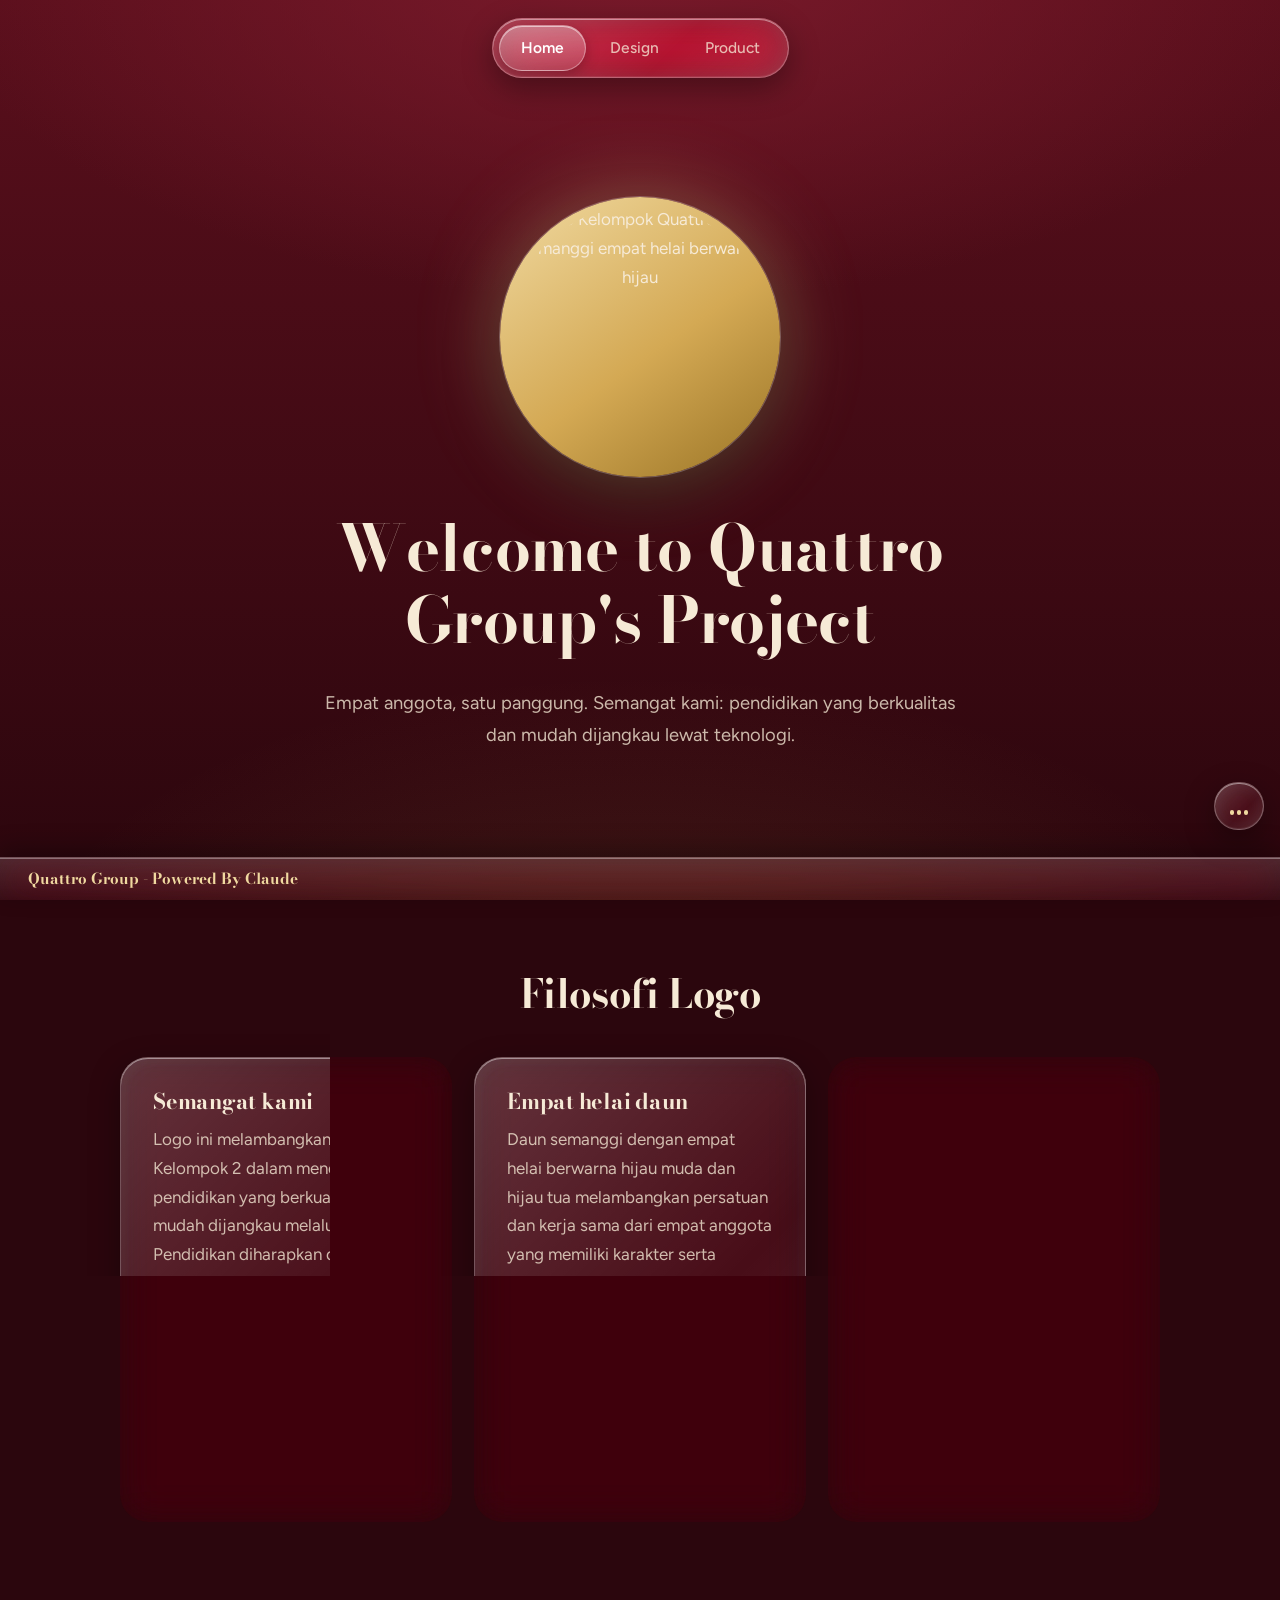
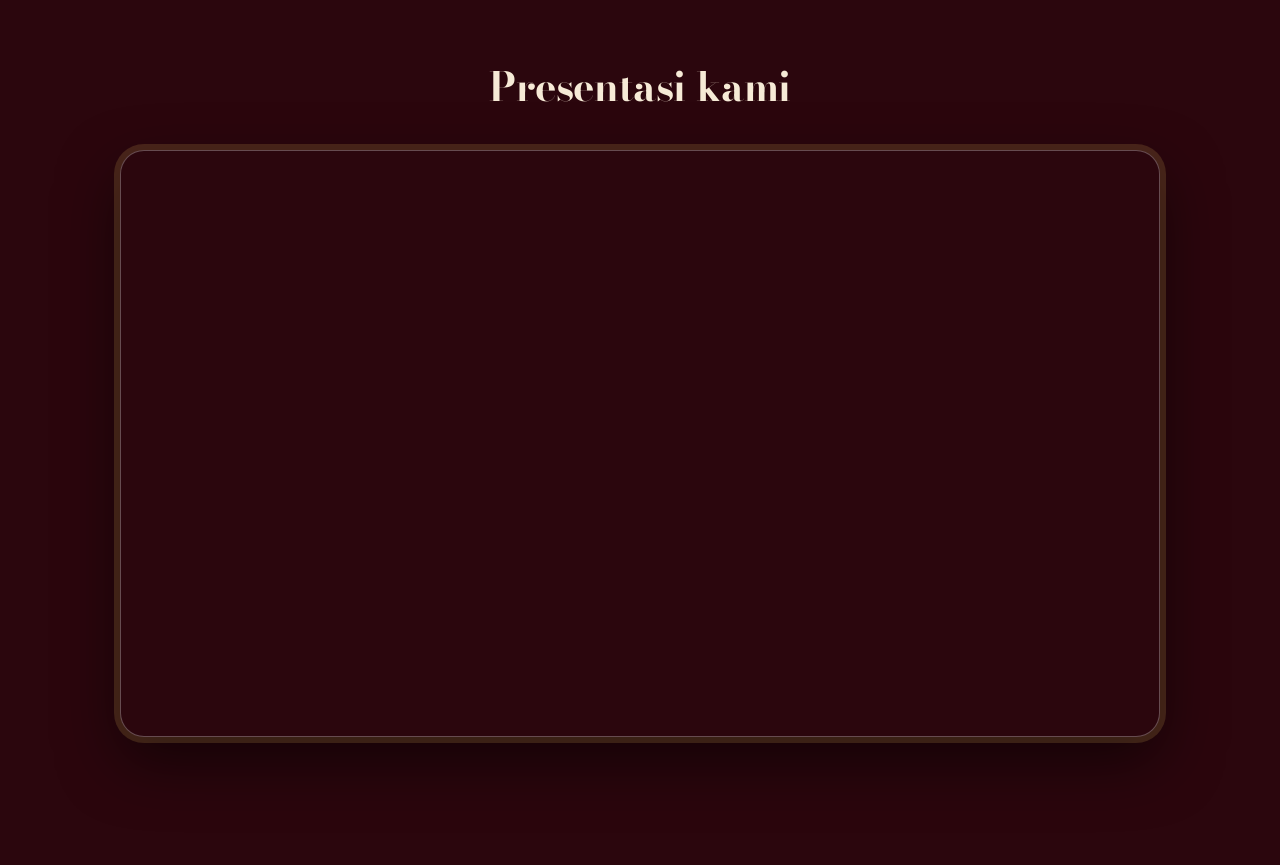
==== commit e5ae943a: "Update index.html" ====
--- a/index.html
+++ b/index.html
@@ -73,9 +73,7 @@
   </main>
 
   <footer class="dev-bar">
-    <span>Versi website 1.0</span>
-    <span class="dev-bar-name">Quattro Group</span>
-    <span>Powered by Claude</span>
+    <span class="dev-bar-name">Quattro Group - Powered By Claude</span>
   </footer>
 
   <script src="script.js"></script>
